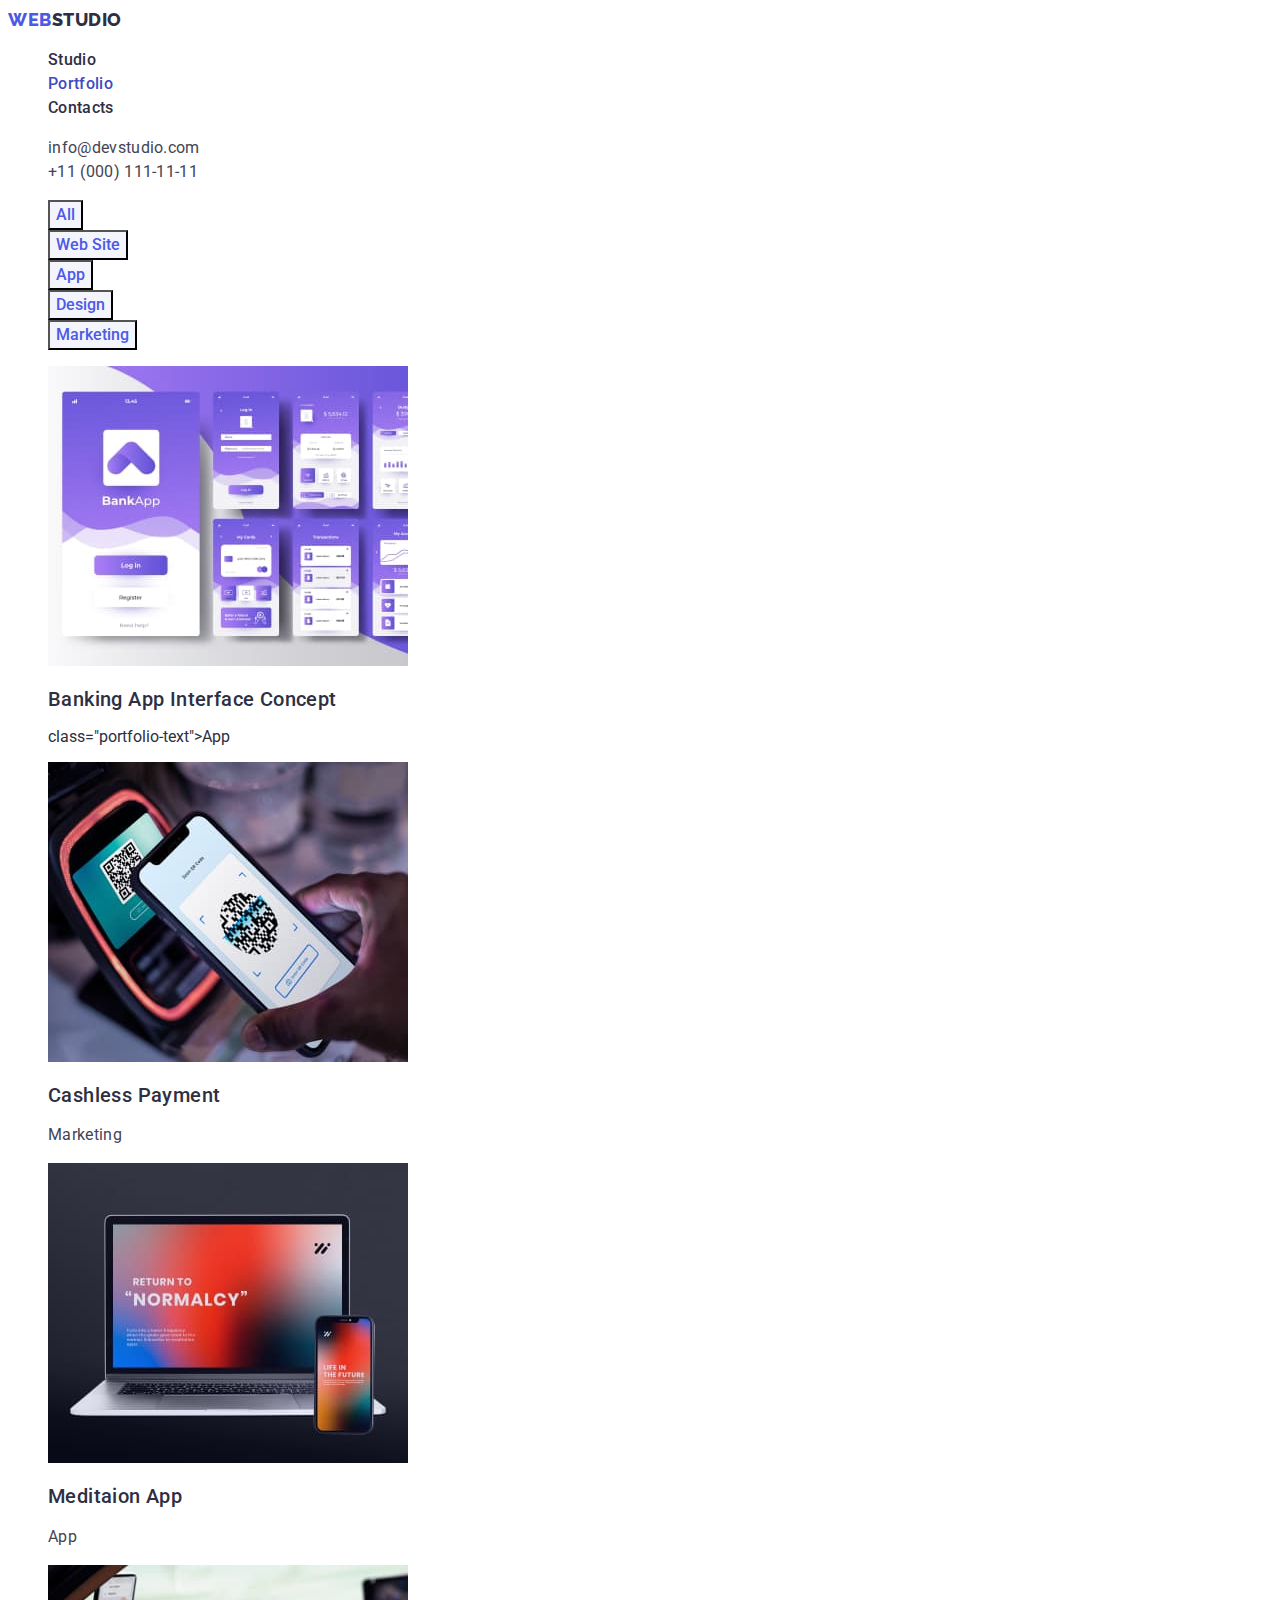
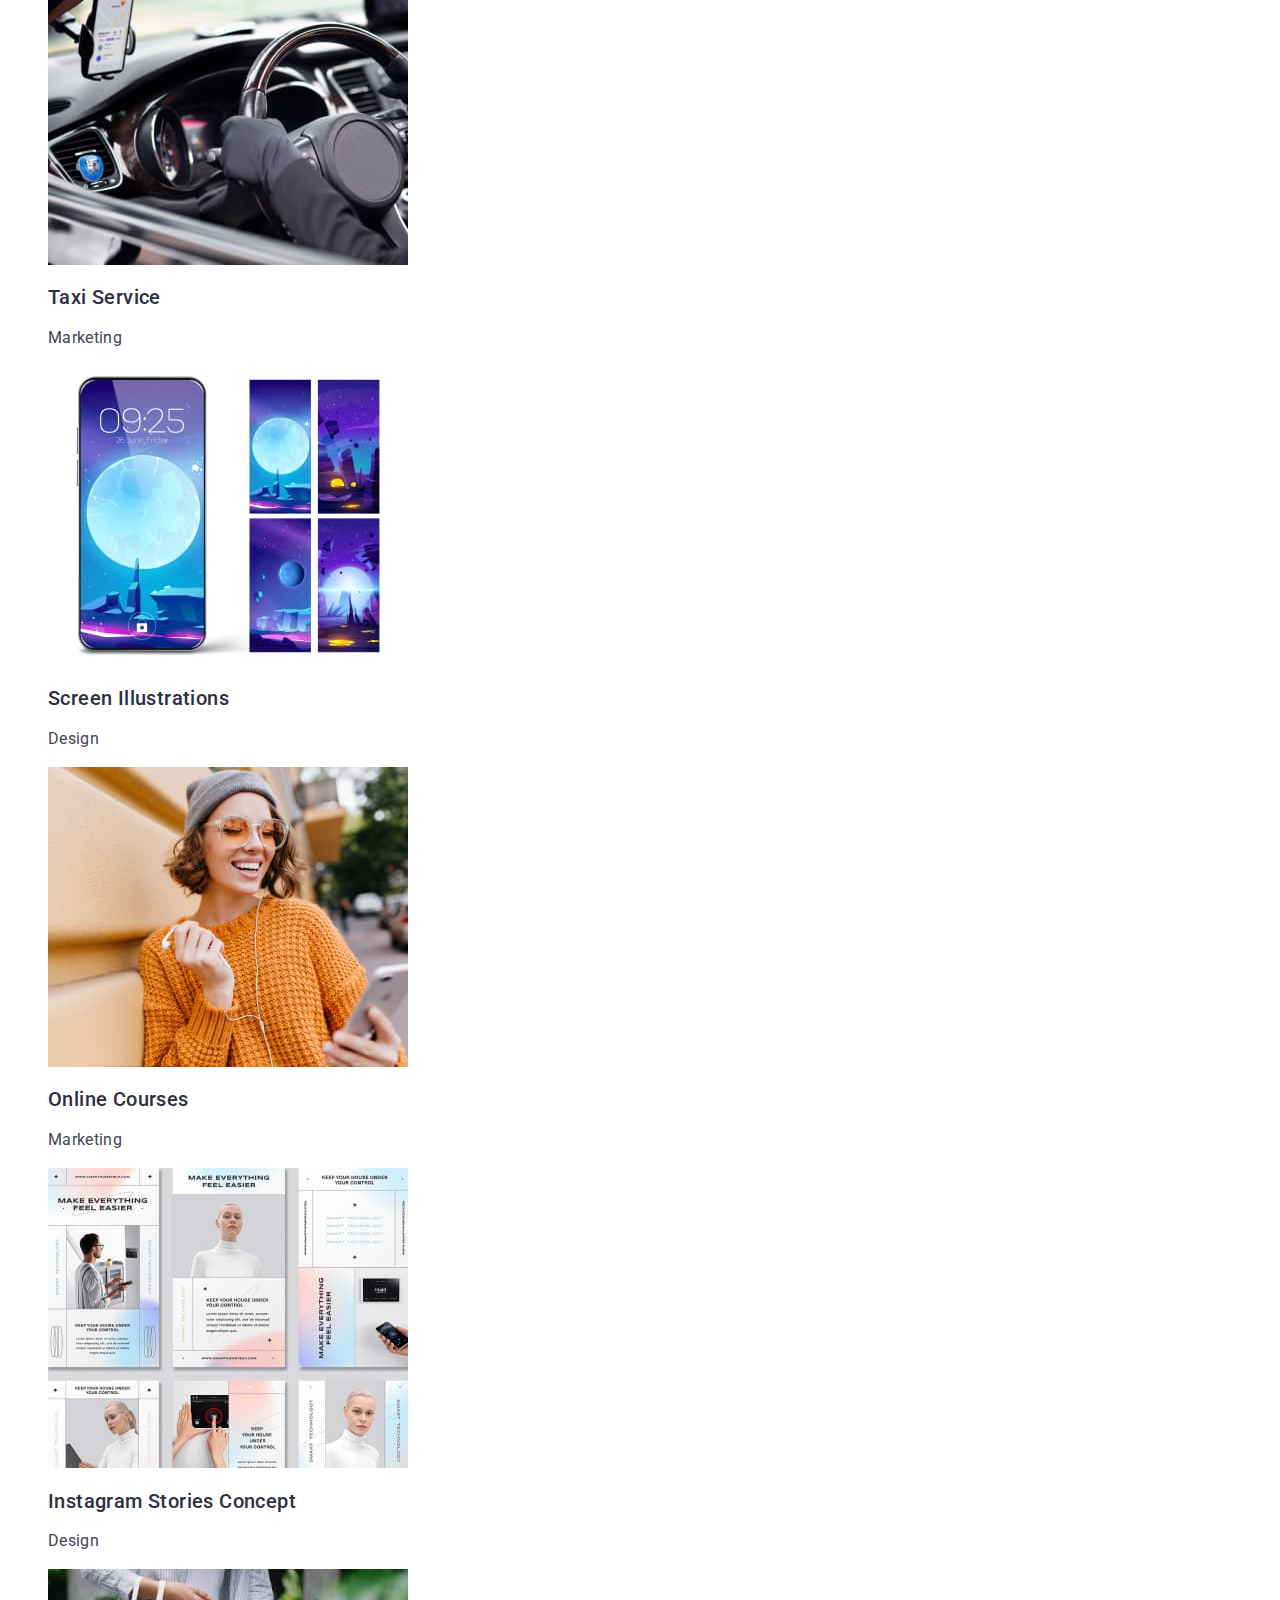
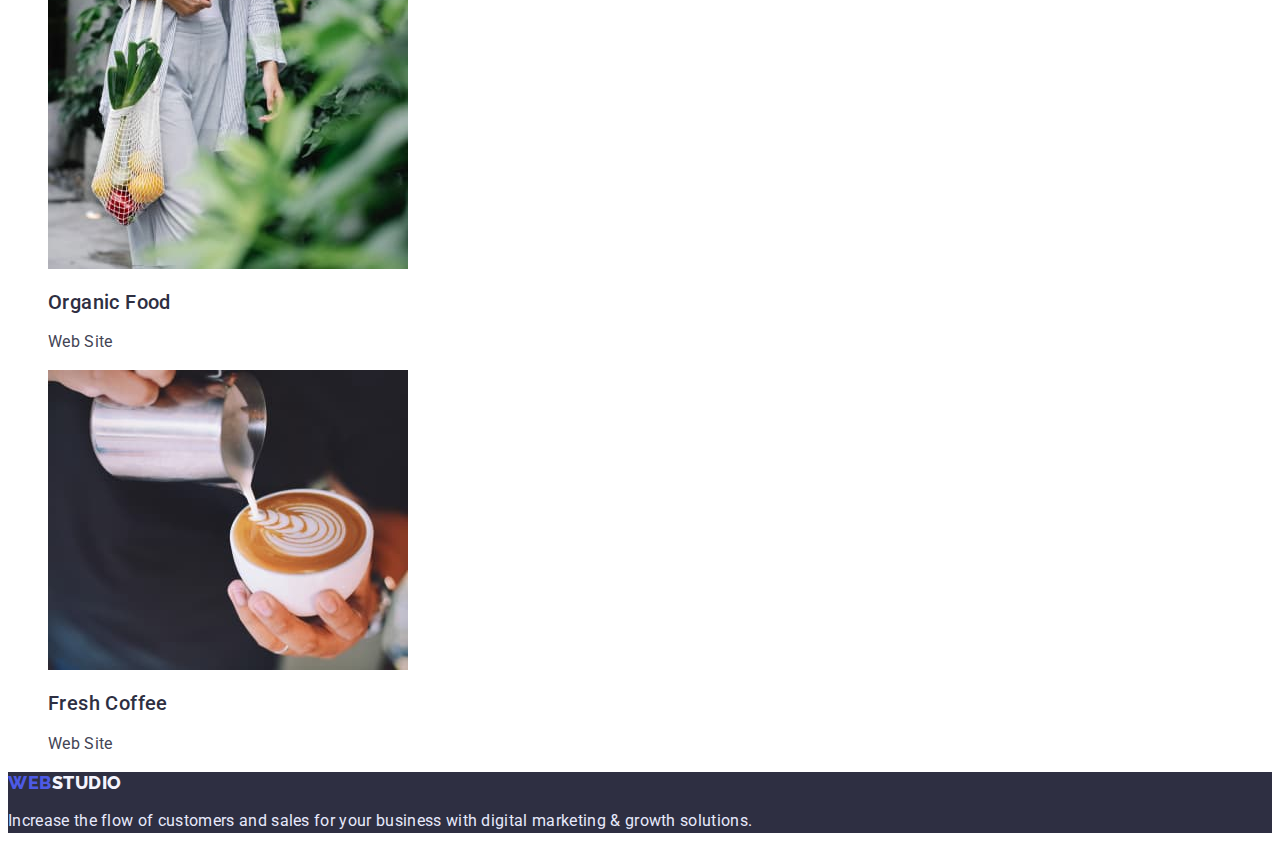
==== portfolio.html @ adcc66e7 "Initial commit" ====
<!DOCTYPE html>
<html lang="en">
  <head>
    <meta charset="UTF-8" />
    <meta http-equiv="X-UA-Compatible" content="IE=edge" />
    <meta name="viewport" content="width=device-width, initial-scale=1.0" />
    <title>Document</title>
    <link rel="stylesheet" href="./css/styles.css" />
    <link rel="preconnect" href="https://fonts.googleapis.com" />
    <link rel="preconnect" href="https://fonts.gstatic.com" crossorigin />
    <link
      href="https://fonts.googleapis.com/css2?family=Raleway:wght@800&family=Roboto:wght@400;500;700;900&display=swap"
      rel="stylesheet"
    />
  </head>
  <body>
    <!-- Панель  навігації-->
    <header class="header">
      <nav class="header-nav">
        <a class="logo link" href="./index.html"
          ><span class="logo-web">Web</span>Studio</a
        >
        <ul class="header-list list">
          <li class="header-item">
            <a class="header-link link" href="./index.html">Studio</a>
          </li>
          <li class="header-item">
            <a class="header-link link current" href="">Portfolio</a>
          </li>
          <li class="header-item">
            <a class="header-link link" href="">Contacts</a>
          </li>
        </ul>
      </nav>
      <address class="header-address">
        <ul class="header-address-list list">
          <li class="header-address-item">
            <a class="header-mail link" href="mailto:info@devstudio.com"
              >info@devstudio.com</a
            >
          </li>
          <li class="header-address-item">
            <a class="header-tel link" href="tel:+110001111111"
              >+11 (000) 111-11-11</a
            >
          </li>
        </ul>
      </address>
    </header>
    <main>
      <!-- Портфоліо -->
      <section class="portfolio">
        <h1 class="hidden">Portofolio</h1>
        <ul class="portfolio-filter-list list">
          <li class="portfolio-filter-item">
            <button class="portfolio-filter-btn" type="button">All</button>
          </li>
          <li class="portfolio-filter-item">
            <button class="portfolio-filter-btn" type="button">Web Site</button>
          </li>
          <li class="portfolio-filter-item">
            <button class="portfolio-filter-btn" type="button">App</button>
          </li>
          <li class="portfolio-filter-item">
            <button class="portfolio-filter-btn" type="button">Design</button>
          </li>
          <li class="portfolio-filter-item">
            <button class="portfolio-filter-btn" type="button">
              Marketing
            </button>
          </li>
        </ul>
        <ul class="porfolio-list list">
          <li class="porfolio-item">
            <img
              src="./images/portfolio/img1.jpg"
              alt="Banking App Interface Concept"
              width="360"
              height="300"
            />
            <h2 class="portfolio-title">Banking App Interface Concept</h2>
            <p>class="portfolio-text">App</p>
          </li>
          <li class="porfolio-item">
            <img
              src="./images/portfolio/img2.jpg"
              alt="Cashless Payment"
              width="360"
              height="300"
            />
            <h2 class="portfolio-title">Cashless Payment</h2>
            <p class="portfolio-text">Marketing</p>
          </li>
          <li class="porfolio-item">
            <img
              src="./images/portfolio/img3.jpg"
              alt="Meditaion App"
              width="360"
              height="300"
            />
            <h2 class="portfolio-title">Meditaion App</h2>
            <p class="portfolio-text">App</p>
          </li>
          <li class="porfolio-item">
            <img
              src="./images/portfolio/img4.jpg"
              alt="Taxi Service"
              width="360"
              height="300"
            />
            <h2 class="portfolio-title">Taxi Service</h2>
            <p class="portfolio-text">Marketing</p>
          </li>
          <li class="porfolio-item">
            <img
              src="./images/portfolio/img5.jpg"
              alt="Screen Illustrations"
              width="360"
              height="300"
            />
            <h2 class="portfolio-title">Screen Illustrations</h2>
            <p class="portfolio-text">Design</p>
          </li>
          <li class="porfolio-item">
            <img
              src="./images/portfolio/img6.jpg"
              alt="Online Courses"
              width="360"
              height="300"
            />
            <h2 class="portfolio-title">Online Courses</h2>
            <p class="portfolio-text">Marketing</p>
          </li>
          <li class="porfolio-item">
            <img
              src="./images/portfolio/img7.jpg"
              alt="Instagram Stories Concept"
              width="360"
              height="300"
            />
            <h2 class="portfolio-title">Instagram Stories Concept</h2>
            <p class="portfolio-text">Design</p>
          </li>
          <li class="porfolio-item">
            <img
              src="./images/portfolio/img8.jpg"
              alt="Organic Food"
              width="360"
              height="300"
            />
            <h2 class="portfolio-title">Organic Food</h2>
            <p class="portfolio-text">Web Site</p>
          </li>

          <li class="porfolio-item">
            <img
              src="./images/portfolio/img9.jpg"
              alt="Fresh Coffee"
              width="360"
              height="300"
            />
            <h2 class="portfolio-title">Fresh Coffee</h2>
            <p class="portfolio-text">Web Site</p>
          </li>
        </ul>
      </section>
    </main>
    <!-- Підвал -->
    <footer class="footer">
      <a class="footer-logo link" href="./index.html"
        ><span class="logo-web">Web</span>Studio</a
      >
      <p class="footer-text">
        Increase the flow of customers and sales for your business with digital
        marketing & growth solutions.
      </p>
    </footer>
  </body>
</html>
---- css/styles.css ----
:root {
  --main-color: #2e2f42;
  --hover-focus-color: #404bbf;
  --text-color: #434455;
  --footer-text-color: #e7e9fc;
  --web-herobtn-filterbtn-color: #4d5ae5;
  --herotitlebtn-filterbtn-hover: #ffffff;
  --filterbtn-footerlogo-team: #f4f4fd;
}

body {
  font-family: 'Roboto', sans-serif;
  color: var(--main-color);
}

.link {
  text-decoration: none;
}

.list {
  list-style: none;
}

.hidden {
  position: absolute;
  width: 1px;
  height: 1px;
  margin: -1px;
  border: 0;
  padding: 0;
  white-space: nowrap;
  clip-path: inset(100%);
  clip: rect(0 0 0 0);
  overflow: hidden;
}

/* ======================INDEX.HTML======================= */
/* HEADER */
.header {
}

.header-link.current {
  color: var(--hover-focus-color);
}

.header-nav {
}

.logo {
  font-family: 'raleway', sans-serif;
  font-weight: 800;
  font-size: 18px;
  line-height: 1.33;
  display: flex;
  align-items: center;
  letter-spacing: 0.03em;
  text-transform: uppercase;
  color: var(--main-color);
}

.logo-web {
  color: var(--web-herobtn-filterbtn-color);
}

.header-list {
}

.header-item {
}

.header-link {
  font-weight: 500;
  font-size: 16px;
  line-height: 1.5;
  letter-spacing: 0.02em;
  color: var(--main-color);
}

.header-link:hover,
.header-link:focus {
  color: var(--hover-focus-color);
}

.header-address {
}

.header-addres-list {
}

.header-address-item {
}

.header-address-link {
}

.header-mail {
  font-size: 16px;
  line-height: 1.5;
  letter-spacing: 0.02em;
  color: var(--text-color);
  font-style: normal;
}

.header-mail:hover,
.header-mail:focus {
  color: var(--hover-focus-color);
}

.header-tel {
  font-size: 16px;
  line-height: 1.5;
  letter-spacing: 0.02em;
  color: var(--text-color);
  font-style: normal;
}

/* HERO */

.hero {
  background-color: var(--main-color);
}

.hero-title {
  font-size: 56px;
  line-height: 1.07;
  letter-spacing: 0.02em;
  color: var(--herotitlebtn-filterbtn-hover);
}

.hero-btn {
  background-color: var(--web-herobtn-filterbtn-color);
  font-family: 'Roboto', sans-serif;
  font-weight: 500;
  font-size: 16px;
  line-height: 1.5;
  letter-spacing: 0.04em;
  color: var(--herotitlebtn-filterbtn-hover);
  cursor: pointer;
}

.hero-btn:hover,
.hero-btn:focus {
  background-color: var(--hover-focus-color);
}

/* ABOUT */
.about {
}
.about-list {
}
.about-item {
}
.about-title {
  font-weight: 500;
  font-size: 20px;
  line-height: 1.2;
  letter-spacing: 0.02em;
}
.about-text {
  font-size: 16px;
  line-height: 1.5;
  letter-spacing: 0.02em;
  color: var(--text-color);
}

/* PRODUCTS */

.products {
}

.products-title {
  font-size: 36px;
  line-height: 1.11;
  letter-spacing: 0.02em;
}

.product-list {
}

.product-item {
}

/* OUR TEAM */

.team {
  background-color: var(--filterbtn-footerlogo-team);
}

.team-title {
  font-size: 36px;
  line-height: 1.11;
  letter-spacing: 0.02em;
}

.team-list {
}

.team-item {
}

.team-name {
  font-weight: 500;
  font-size: 20px;
  line-height: 1.2;
  letter-spacing: 0.02em;
}

.team-text {
  font-size: 16px;
  line-height: 1.5;
  letter-spacing: 0.02em;
  color: var(--text-color);
}

/* FOOTER */

.footer {
  background-color: var(--main-color);
}

.footer-logo {
  font-family: 'Raleway';
  font-style: normal;
  font-weight: 800;
  font-size: 18px;
  line-height: 1.2;
  display: flex;
  align-items: center;
  letter-spacing: 0.03em;
  text-transform: uppercase;
  color: var(--filterbtn-footerlogo-team);
}

.footer-text {
  font-size: 16px;
  line-height: 1.5;
  letter-spacing: 0.02em;
  color: var(--footer-text-color);
}

/* ======================PORTFOLIO.HTML======================= */

.portfolio {
}

.portfolio-filter-list {
}

.portfolio-filter-item {
}

.portfolio-filter-btn {
  font-family: 'Roboto', sans-serif;
  font-weight: 500;
  font-size: 16px;
  line-height: 1.5;
  background-color: var(--filterbtn-footerlogo-team);
  color: var(--web-herobtn-filterbtn-color);
  cursor: pointer;
}

.portfolio-filter-btn:hover,
.portfolio-filter-btn:focus {
  background-color: var(--hover-focus-color);
  color: var(--herotitlebtn-filterbtn-hover);
}

.porfolio-list {
}

.porfolio-item {
}

.portfolio-title {
  font-weight: 500;
  font-size: 20px;
  line-height: 1.2;
  letter-spacing: 0.02em;
}

.portfolio-text {
  font-size: 16px;
  line-height: 1.5;
  letter-spacing: 0.02em;
  color: var(--text-color);
}
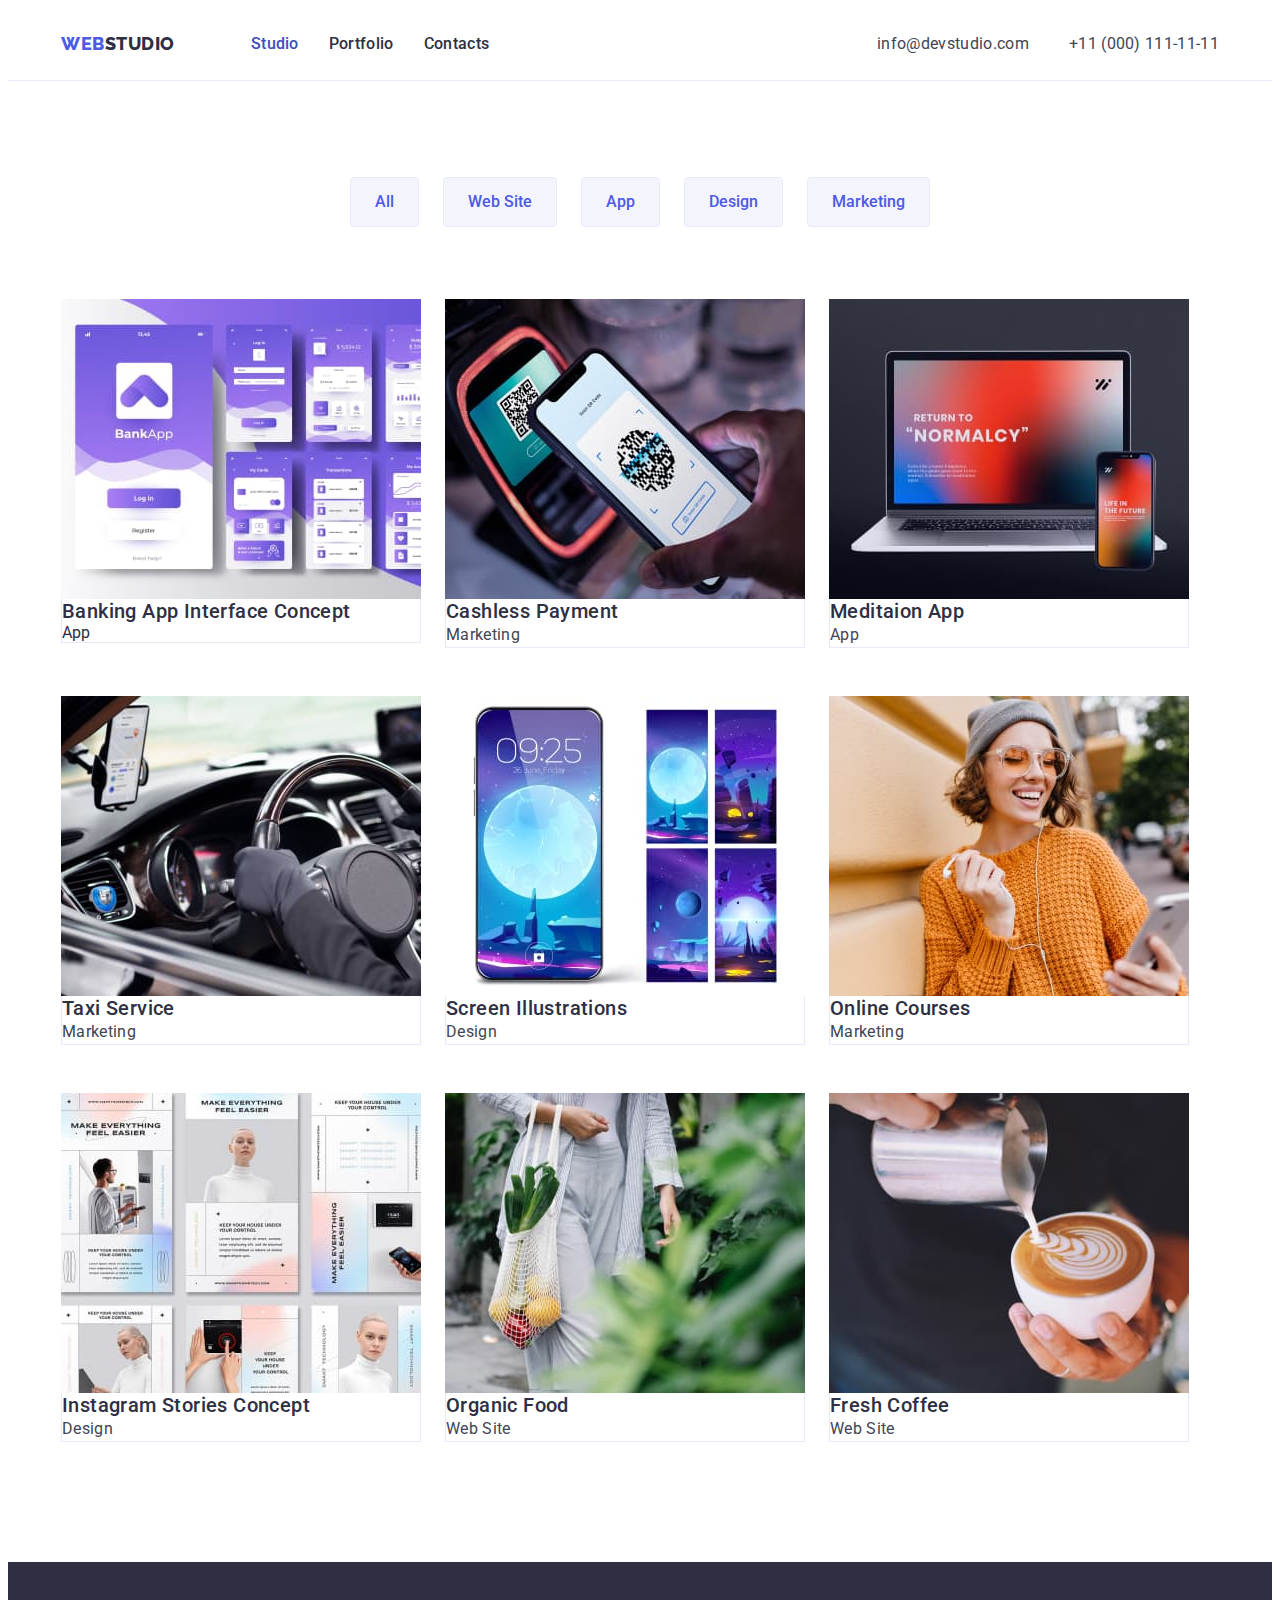
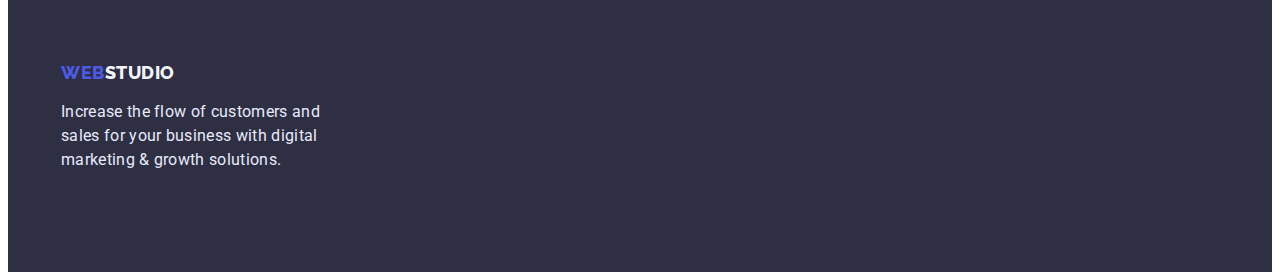
==== commit 33829484: "форматування блоків" ====
--- a/portfolio.html
+++ b/portfolio.html
@@ -5,6 +5,13 @@
     <meta http-equiv="X-UA-Compatible" content="IE=edge" />
     <meta name="viewport" content="width=device-width, initial-scale=1.0" />
     <title>Document</title>
+    <link
+      rel="stylesheet"
+      href="https://cdnjs.cloudflare.com/ajax/libs/modern-normalize/1.1.0/modern-normalize.min.css"
+      integrity="sha512-wpPYUAdjBVSE4KJnH1VR1HeZfpl1ub8YT/NKx4PuQ5NmX2tKuGu6U/JRp5y+Y8XG2tV+wKQpNHVUX03MfMFn9Q=="
+      crossorigin="anonymous"
+      referrerpolicy="no-referrer"
+    />
     <link rel="stylesheet" href="./css/styles.css" />
     <link rel="preconnect" href="https://fonts.googleapis.com" />
     <link rel="preconnect" href="https://fonts.gstatic.com" crossorigin />
@@ -16,164 +23,190 @@
   <body>
     <!-- Панель  навігації-->
     <header class="header">
-      <nav class="header-nav">
-        <a class="logo link" href="./index.html"
-          ><span class="logo-web">Web</span>Studio</a
-        >
-        <ul class="header-list list">
-          <li class="header-item">
-            <a class="header-link link" href="./index.html">Studio</a>
-          </li>
-          <li class="header-item">
-            <a class="header-link link current" href="">Portfolio</a>
-          </li>
-          <li class="header-item">
-            <a class="header-link link" href="">Contacts</a>
-          </li>
-        </ul>
-      </nav>
-      <address class="header-address">
-        <ul class="header-address-list list">
-          <li class="header-address-item">
-            <a class="header-mail link" href="mailto:info@devstudio.com"
-              >info@devstudio.com</a
-            >
-          </li>
-          <li class="header-address-item">
-            <a class="header-tel link" href="tel:+110001111111"
-              >+11 (000) 111-11-11</a
-            >
-          </li>
-        </ul>
-      </address>
+      <div class="container container-flex">
+        <nav class="header-nav nav-flex">
+          <a class="logo link" href="./index.html"
+            ><span class="logo-web">Web</span>Studio</a
+          >
+          <ul class="header-list list">
+            <li class="header-item">
+              <a class="header-link link current" href="./index.html">Studio</a>
+            </li>
+            <li class="header-item">
+              <a class="header-link link" href="">Portfolio</a>
+            </li>
+            <li class="header-item">
+              <a class="header-link link" href="">Contacts</a>
+            </li>
+          </ul>
+        </nav>
+        <address class="header-address">
+          <ul class="header-address-list list">
+            <li class="header-address-item">
+              <a class="header-mail link" href="mailto:info@devstudio.com"
+                >info@devstudio.com</a
+              >
+            </li>
+            <li class="header-address-item">
+              <a class="header-tel link" href="tel:+110001111111"
+                >+11 (000) 111-11-11</a
+              >
+            </li>
+          </ul>
+        </address>
+      </div>
     </header>
     <main>
       <!-- Портфоліо -->
       <section class="portfolio">
-        <h1 class="hidden">Portofolio</h1>
-        <ul class="portfolio-filter-list list">
-          <li class="portfolio-filter-item">
-            <button class="portfolio-filter-btn" type="button">All</button>
-          </li>
-          <li class="portfolio-filter-item">
-            <button class="portfolio-filter-btn" type="button">Web Site</button>
-          </li>
-          <li class="portfolio-filter-item">
-            <button class="portfolio-filter-btn" type="button">App</button>
-          </li>
-          <li class="portfolio-filter-item">
-            <button class="portfolio-filter-btn" type="button">Design</button>
-          </li>
-          <li class="portfolio-filter-item">
-            <button class="portfolio-filter-btn" type="button">
-              Marketing
-            </button>
-          </li>
-        </ul>
-        <ul class="porfolio-list list">
-          <li class="porfolio-item">
-            <img
-              src="./images/portfolio/img1.jpg"
-              alt="Banking App Interface Concept"
-              width="360"
-              height="300"
-            />
-            <h2 class="portfolio-title">Banking App Interface Concept</h2>
-            <p>class="portfolio-text">App</p>
-          </li>
-          <li class="porfolio-item">
-            <img
-              src="./images/portfolio/img2.jpg"
-              alt="Cashless Payment"
-              width="360"
-              height="300"
-            />
-            <h2 class="portfolio-title">Cashless Payment</h2>
-            <p class="portfolio-text">Marketing</p>
-          </li>
-          <li class="porfolio-item">
-            <img
-              src="./images/portfolio/img3.jpg"
-              alt="Meditaion App"
-              width="360"
-              height="300"
-            />
-            <h2 class="portfolio-title">Meditaion App</h2>
-            <p class="portfolio-text">App</p>
-          </li>
-          <li class="porfolio-item">
-            <img
-              src="./images/portfolio/img4.jpg"
-              alt="Taxi Service"
-              width="360"
-              height="300"
-            />
-            <h2 class="portfolio-title">Taxi Service</h2>
-            <p class="portfolio-text">Marketing</p>
-          </li>
-          <li class="porfolio-item">
-            <img
-              src="./images/portfolio/img5.jpg"
-              alt="Screen Illustrations"
-              width="360"
-              height="300"
-            />
-            <h2 class="portfolio-title">Screen Illustrations</h2>
-            <p class="portfolio-text">Design</p>
-          </li>
-          <li class="porfolio-item">
-            <img
-              src="./images/portfolio/img6.jpg"
-              alt="Online Courses"
-              width="360"
-              height="300"
-            />
-            <h2 class="portfolio-title">Online Courses</h2>
-            <p class="portfolio-text">Marketing</p>
-          </li>
-          <li class="porfolio-item">
-            <img
-              src="./images/portfolio/img7.jpg"
-              alt="Instagram Stories Concept"
-              width="360"
-              height="300"
-            />
-            <h2 class="portfolio-title">Instagram Stories Concept</h2>
-            <p class="portfolio-text">Design</p>
-          </li>
-          <li class="porfolio-item">
-            <img
-              src="./images/portfolio/img8.jpg"
-              alt="Organic Food"
-              width="360"
-              height="300"
-            />
-            <h2 class="portfolio-title">Organic Food</h2>
-            <p class="portfolio-text">Web Site</p>
-          </li>
+        <div class="container">
+          <h1 class="hidden">Portofolio</h1>
+          <ul class="portfolio-filter-list list">
+            <li class="portfolio-filter-item">
+              <button class="portfolio-filter-btn" type="button">All</button>
+            </li>
+            <li class="portfolio-filter-item">
+              <button class="portfolio-filter-btn" type="button">
+                Web Site
+              </button>
+            </li>
+            <li class="portfolio-filter-item">
+              <button class="portfolio-filter-btn" type="button">App</button>
+            </li>
+            <li class="portfolio-filter-item">
+              <button class="portfolio-filter-btn" type="button">Design</button>
+            </li>
+            <li class="portfolio-filter-item">
+              <button class="portfolio-filter-btn" type="button">
+                Marketing
+              </button>
+            </li>
+          </ul>
+          <ul class="porfolio-list list">
+            <li class="porfolio-item">
+              <img
+                src="./images/portfolio/img1.jpg"
+                alt="Banking App Interface Concept"
+                width="360"
+                height="300"
+              />
+              <div class="portfolio-border">
+                <h2 class="portfolio-title">Banking App Interface Concept</h2>
+                <p>App</p>
+              </div>
+            </li>
+            <li class="porfolio-item">
+              <img
+                src="./images/portfolio/img2.jpg"
+                alt="Cashless Payment"
+                width="360"
+                height="300"
+              />
+              <div class="portfolio-border">
+                <h2 class="portfolio-title">Cashless Payment</h2>
+                <p class="portfolio-text">Marketing</p>
+              </div>
+            </li>
+            <li class="porfolio-item">
+              <img
+                src="./images/portfolio/img3.jpg"
+                alt="Meditaion App"
+                width="360"
+                height="300"
+              />
+              <div class="portfolio-border">
+                <h2 class="portfolio-title">Meditaion App</h2>
+                <p class="portfolio-text">App</p>
+              </div>
+            </li>
+            <li class="porfolio-item">
+              <img
+                src="./images/portfolio/img4.jpg"
+                alt="Taxi Service"
+                width="360"
+                height="300"
+              />
+              <div class="portfolio-border">
+                <h2 class="portfolio-title">Taxi Service</h2>
+                <p class="portfolio-text">Marketing</p>
+              </div>
+            </li>
+            <li class="porfolio-item">
+              <img
+                src="./images/portfolio/img5.jpg"
+                alt="Screen Illustrations"
+                width="360"
+                height="300"
+              />
+              <div class="portfolio-border">
+                <h2 class="portfolio-title">Screen Illustrations</h2>
+                <p class="portfolio-text">Design</p>
+              </div>
+            </li>
+            <li class="porfolio-item">
+              <img
+                src="./images/portfolio/img6.jpg"
+                alt="Online Courses"
+                width="360"
+                height="300"
+              />
+              <div class="portfolio-border">
+                <h2 class="portfolio-title">Online Courses</h2>
+                <p class="portfolio-text">Marketing</p>
+              </div>
+            </li>
+            <li class="porfolio-item">
+              <img
+                src="./images/portfolio/img7.jpg"
+                alt="Instagram Stories Concept"
+                width="360"
+                height="300"
+              />
+              <div class="portfolio-border">
+                <h2 class="portfolio-title">Instagram Stories Concept</h2>
+                <p class="portfolio-text">Design</p>
+              </div>
+            </li>
+            <li class="porfolio-item">
+              <img
+                src="./images/portfolio/img8.jpg"
+                alt="Organic Food"
+                width="360"
+                height="300"
+              />
+              <div class="portfolio-border">
+                <h2 class="portfolio-title">Organic Food</h2>
+                <p class="portfolio-text">Web Site</p>
+              </div>
+            </li>
 
-          <li class="porfolio-item">
-            <img
-              src="./images/portfolio/img9.jpg"
-              alt="Fresh Coffee"
-              width="360"
-              height="300"
-            />
-            <h2 class="portfolio-title">Fresh Coffee</h2>
-            <p class="portfolio-text">Web Site</p>
-          </li>
-        </ul>
+            <li class="porfolio-item">
+              <img
+                src="./images/portfolio/img9.jpg"
+                alt="Fresh Coffee"
+                width="360"
+                height="300"
+              />
+              <div class="portfolio-border">
+                <h2 class="portfolio-title">Fresh Coffee</h2>
+                <p class="portfolio-text">Web Site</p>
+              </div>
+            </li>
+          </ul>
+        </div>
       </section>
     </main>
     <!-- Підвал -->
     <footer class="footer">
-      <a class="footer-logo link" href="./index.html"
-        ><span class="logo-web">Web</span>Studio</a
-      >
-      <p class="footer-text">
-        Increase the flow of customers and sales for your business with digital
-        marketing & growth solutions.
-      </p>
+      <div class="container">
+        <a class="footer-logo link" href="./index.html"
+          ><span class="logo-web">Web</span>Studio</a
+        >
+        <p class="footer-text">
+          Increase the flow of customers and sales for your business with
+          digital marketing & growth solutions.
+        </p>
+      </div>
     </footer>
   </body>
 </html>
--- a/css/styles.css
+++ b/css/styles.css
@@ -13,12 +13,40 @@
   color: var(--main-color);
 }
 
+h1,h2,h3,h4,h5,h6,p {
+  margin: 0;
+}
+
+ul {
+  margin: 0;
+  padding-left: 0;
+}
+
+img {
+  display: block;
+  max-width: 100%; 
+  height: auto;
+}
+
 .link {
   text-decoration: none;
 }
 
 .list {
   list-style: none;
+}
+
+.container {
+  max-width: 1158px;
+  padding-left: 15px;
+  padding-right: 15px;
+  margin: 0 auto;
+  /* outline: 2px solid red; */
+}
+
+.section {
+  padding-top: 120px;
+  padding-bottom: 120px;
 }
 
 .hidden {
@@ -34,9 +62,24 @@
   overflow: hidden;
 }
 
+
+
 /* ======================INDEX.HTML======================= */
-/* HEADER */
+/* -----------------------HEADER------------------------ */
+
 .header {
+ padding-top: 24px;
+ padding-bottom: 24px;
+ border-bottom: 1px solid var(--footer-text-color);
+}
+
+.container-flex {
+  display: flex;
+  align-items: center;
+}
+
+.nav-flex {
+  display: flex;
 }
 
 .header-link.current {
@@ -44,6 +87,7 @@
 }
 
 .header-nav {
+
 }
 
 .logo {
@@ -55,6 +99,7 @@
   align-items: center;
   letter-spacing: 0.03em;
   text-transform: uppercase;
+  margin-right: 76px;
   color: var(--main-color);
 }
 
@@ -63,6 +108,8 @@
 }
 
 .header-list {
+  display: flex;
+  gap: 30px;
 }
 
 .header-item {
@@ -74,6 +121,8 @@
   line-height: 1.5;
   letter-spacing: 0.02em;
   color: var(--main-color);
+  padding-top: 10px;
+  padding-bottom: 10px;
 }
 
 .header-link:hover,
@@ -82,10 +131,14 @@
 }
 
 .header-address {
-}
-
-.header-addres-list {
-}
+  margin-left: auto;
+}
+
+.header-address-list {
+  display: flex;
+  gap: 40px;
+}
+
 
 .header-address-item {
 }
@@ -114,20 +167,28 @@
   font-style: normal;
 }
 
-/* HERO */
+/* ------------------------------HERO---------------------------------- */
 
 .hero {
   background-color: var(--main-color);
-}
+  padding: 188px 317px;
+ }
 
 .hero-title {
+  text-align: center;
+  max-width: 500px;
   font-size: 56px;
   line-height: 1.07;
   letter-spacing: 0.02em;
   color: var(--herotitlebtn-filterbtn-hover);
-}
+  margin-bottom: 48px;
+ }
 
 .hero-btn {
+  display: block;
+  margin: 0 auto;
+  width: 169px;
+  height: 56px;
   background-color: var(--web-herobtn-filterbtn-color);
   font-family: 'Roboto', sans-serif;
   font-weight: 500;
@@ -136,6 +197,9 @@
   letter-spacing: 0.04em;
   color: var(--herotitlebtn-filterbtn-hover);
   cursor: pointer;
+  box-shadow: 0px 4px 4px rgba(0, 0, 0, 0.15);
+  border: 0;
+  border-radius: 4px;
 }
 
 .hero-btn:hover,
@@ -143,10 +207,11 @@
   background-color: var(--hover-focus-color);
 }
 
-/* ABOUT */
-.about {
-}
+/* -----------------------------------ABOUT---------------------------------- */
+
 .about-list {
+  display: flex;
+  gap: 24px;
 }
 .about-item {
 }
@@ -163,24 +228,30 @@
   color: var(--text-color);
 }
 
-/* PRODUCTS */
+/* --------------------------------PRODUCTS----------------------------- */
 
 .products {
+
 }
 
 .products-title {
   font-size: 36px;
   line-height: 1.11;
   letter-spacing: 0.02em;
+  margin-bottom: 72px;
+  text-align: center;
 }
 
 .product-list {
+  display: flex;
+  gap: 24px;
 }
 
 .product-item {
-}
-
-/* OUR TEAM */
+  width: calc((100% - 48 ) / 3);
+}
+
+/* ------------------------------------OUR TEAM----------------------------- */
 
 .team {
   background-color: var(--filterbtn-footerlogo-team);
@@ -190,15 +261,27 @@
   font-size: 36px;
   line-height: 1.11;
   letter-spacing: 0.02em;
+  margin-bottom: 72px;
+  text-align: center;
 }
 
 .team-list {
+  display: flex;
+  gap: 24px;
 }
 
 .team-item {
+  width: calc((100% - 72) / 4);
+}
+
+.employees {
+  padding: 32px 16px;
+  text-align: center;
+
 }
 
 .team-name {
+  padding-bottom: 8px;
   font-weight: 500;
   font-size: 20px;
   line-height: 1.2;
@@ -212,13 +295,16 @@
   color: var(--text-color);
 }
 
-/* FOOTER */
+/* -------------------------------FOOTER----------------------------- */
 
 .footer {
   background-color: var(--main-color);
+  padding-top: 100px;
+  padding-bottom: 100px;
 }
 
 .footer-logo {
+  margin-bottom: 16px;
   font-family: 'Raleway';
   font-style: normal;
   font-weight: 800;
@@ -229,33 +315,44 @@
   letter-spacing: 0.03em;
   text-transform: uppercase;
   color: var(--filterbtn-footerlogo-team);
-}
+ }
 
 .footer-text {
+  display: block;
+  width: 264px;
   font-size: 16px;
   line-height: 1.5;
   letter-spacing: 0.02em;
   color: var(--footer-text-color);
-}
+ }
 
 /* ======================PORTFOLIO.HTML======================= */
 
 .portfolio {
-}
+  padding-top: 96px;
+  padding-bottom: 120px;
+  }
 
 .portfolio-filter-list {
-}
+  display: flex;
+  justify-content: center;
+  gap: 24px;
+  margin-bottom: 72px;
+ }
 
 .portfolio-filter-item {
 }
 
 .portfolio-filter-btn {
+  padding: 12px 24px;
   font-family: 'Roboto', sans-serif;
   font-weight: 500;
   font-size: 16px;
   line-height: 1.5;
   background-color: var(--filterbtn-footerlogo-team);
   color: var(--web-herobtn-filterbtn-color);
+  border: 1px solid var(--footer-text-color);
+  border-radius: 4px;
   cursor: pointer;
 }
 
@@ -266,9 +363,15 @@
 }
 
 .porfolio-list {
+ display: flex;
+ flex-wrap: wrap;
+ column-gap: 24px;
+ row-gap: 48px;
+
 }
 
 .porfolio-item {
+  width: calc(( 100% - 48 ) / 3 );
 }
 
 .portfolio-title {
@@ -278,6 +381,13 @@
   letter-spacing: 0.02em;
 }
 
+.portfolio-border {
+  border-left: 1px solid var(--footer-text-color);
+  border-right: 1px solid var(--footer-text-color);
+  border-bottom: 1px solid var(--footer-text-color);;
+  
+}
+
 .portfolio-text {
   font-size: 16px;
   line-height: 1.5;
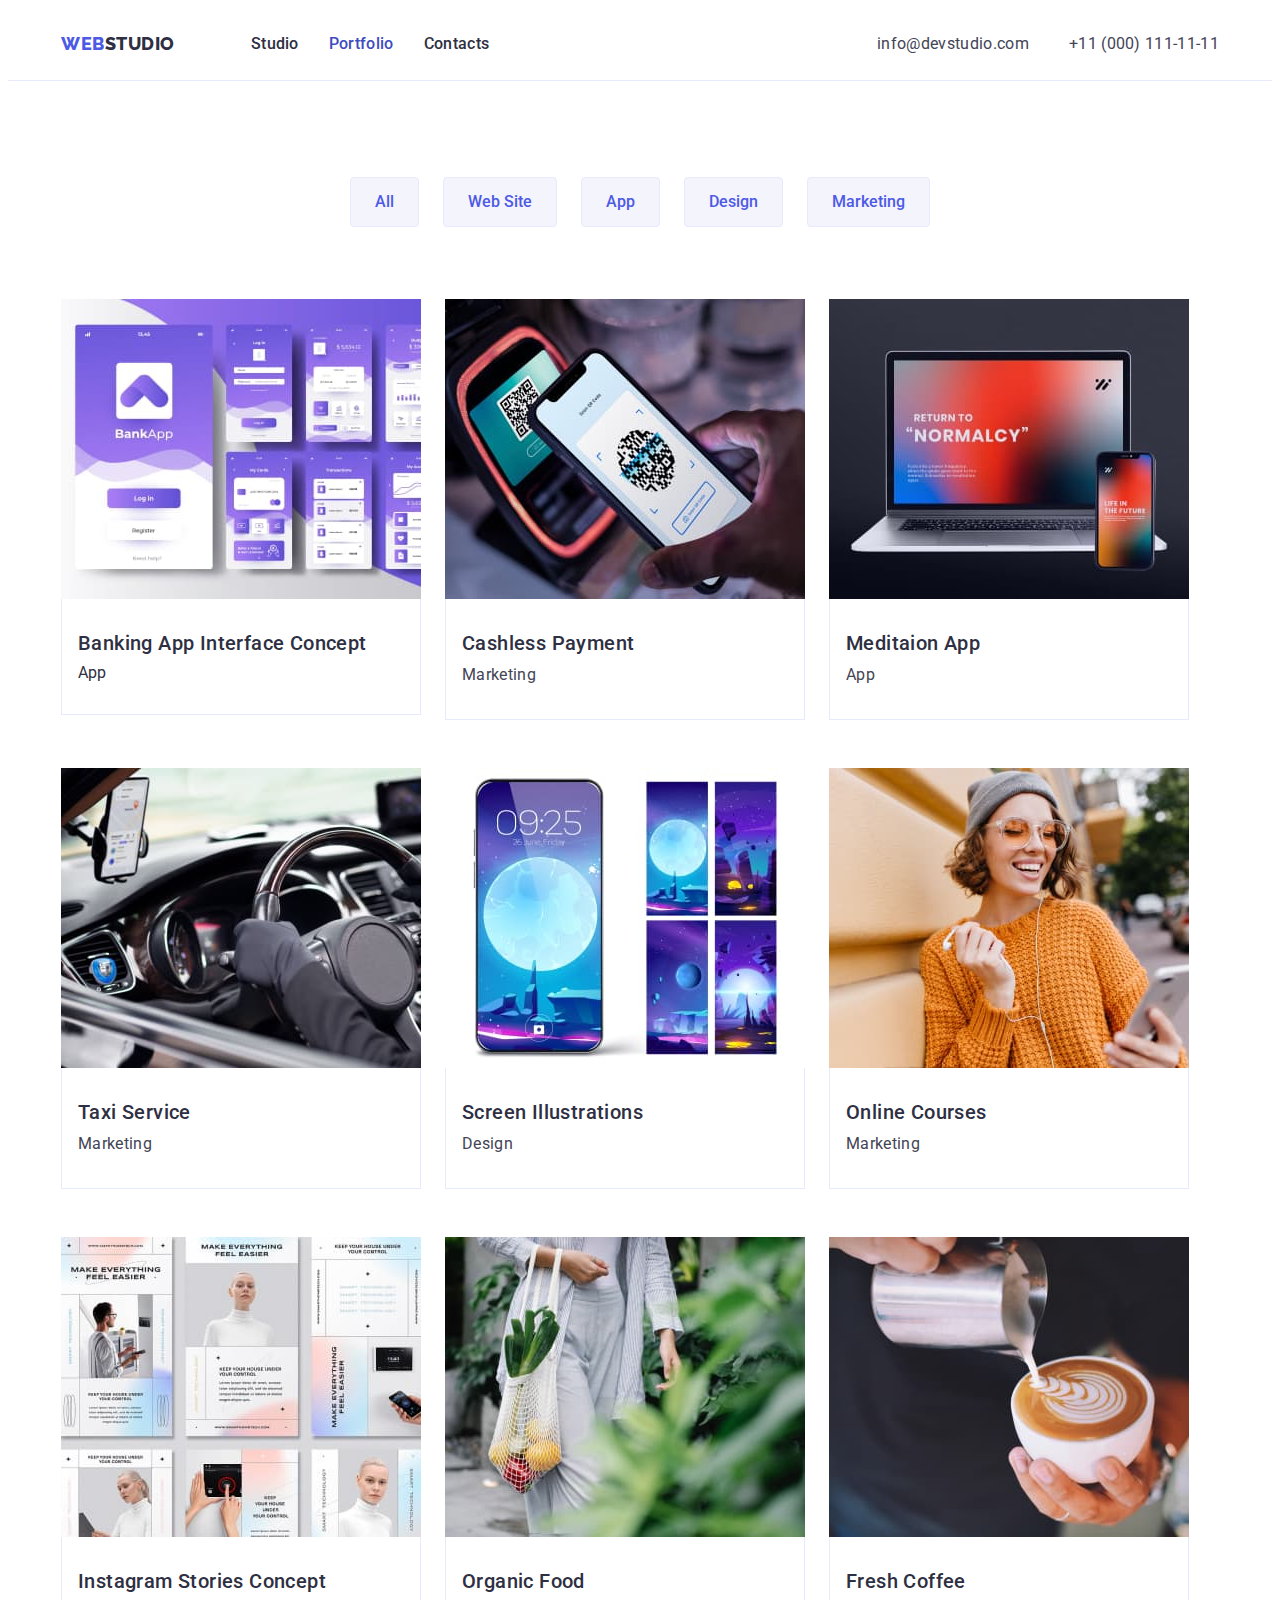
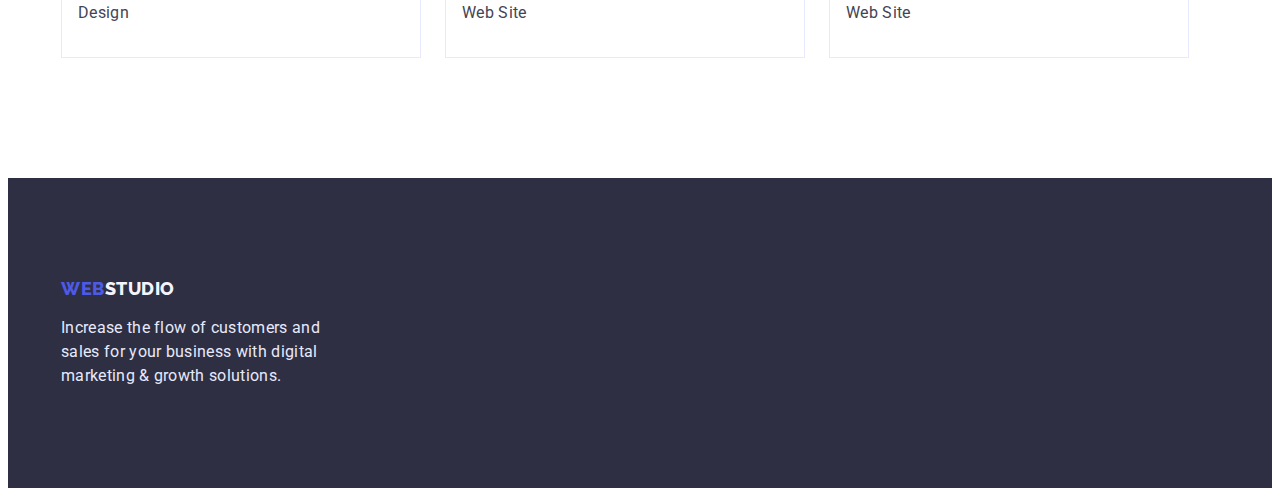
==== commit f4279e3f: "Виправлення зауважень по ДЗ" ====
--- a/portfolio.html
+++ b/portfolio.html
@@ -30,10 +30,10 @@
           >
           <ul class="header-list list">
             <li class="header-item">
-              <a class="header-link link current" href="./index.html">Studio</a>
+              <a class="header-link link" href="./index.html">Studio</a>
             </li>
             <li class="header-item">
-              <a class="header-link link" href="">Portfolio</a>
+              <a class="header-link link current" href="">Portfolio</a>
             </li>
             <li class="header-item">
               <a class="header-link link" href="">Contacts</a>
--- a/css/styles.css
+++ b/css/styles.css
@@ -171,17 +171,19 @@
 
 .hero {
   background-color: var(--main-color);
-  padding: 188px 317px;
+  padding: 188px;
  }
 
 .hero-title {
-  text-align: center;
-  max-width: 500px;
+  max-width: 496px;
   font-size: 56px;
   line-height: 1.07;
   letter-spacing: 0.02em;
   color: var(--herotitlebtn-filterbtn-hover);
   margin-bottom: 48px;
+  text-align: center;
+  margin-left: auto;
+  margin-right: auto;
  }
 
 .hero-btn {
@@ -214,12 +216,14 @@
   gap: 24px;
 }
 .about-item {
+  width: 264px;
 }
 .about-title {
   font-weight: 500;
   font-size: 20px;
   line-height: 1.2;
   letter-spacing: 0.02em;
+  padding-bottom: 8px;
 }
 .about-text {
   font-size: 16px;
@@ -231,6 +235,7 @@
 /* --------------------------------PRODUCTS----------------------------- */
 
 .products {
+  padding-bottom: 120px;
 
 }
 
@@ -379,13 +384,14 @@
   font-size: 20px;
   line-height: 1.2;
   letter-spacing: 0.02em;
+  margin-bottom: 8px;
 }
 
 .portfolio-border {
   border-left: 1px solid var(--footer-text-color);
   border-right: 1px solid var(--footer-text-color);
   border-bottom: 1px solid var(--footer-text-color);;
-  
+  padding: 32px 16px;
 }
 
 .portfolio-text {
